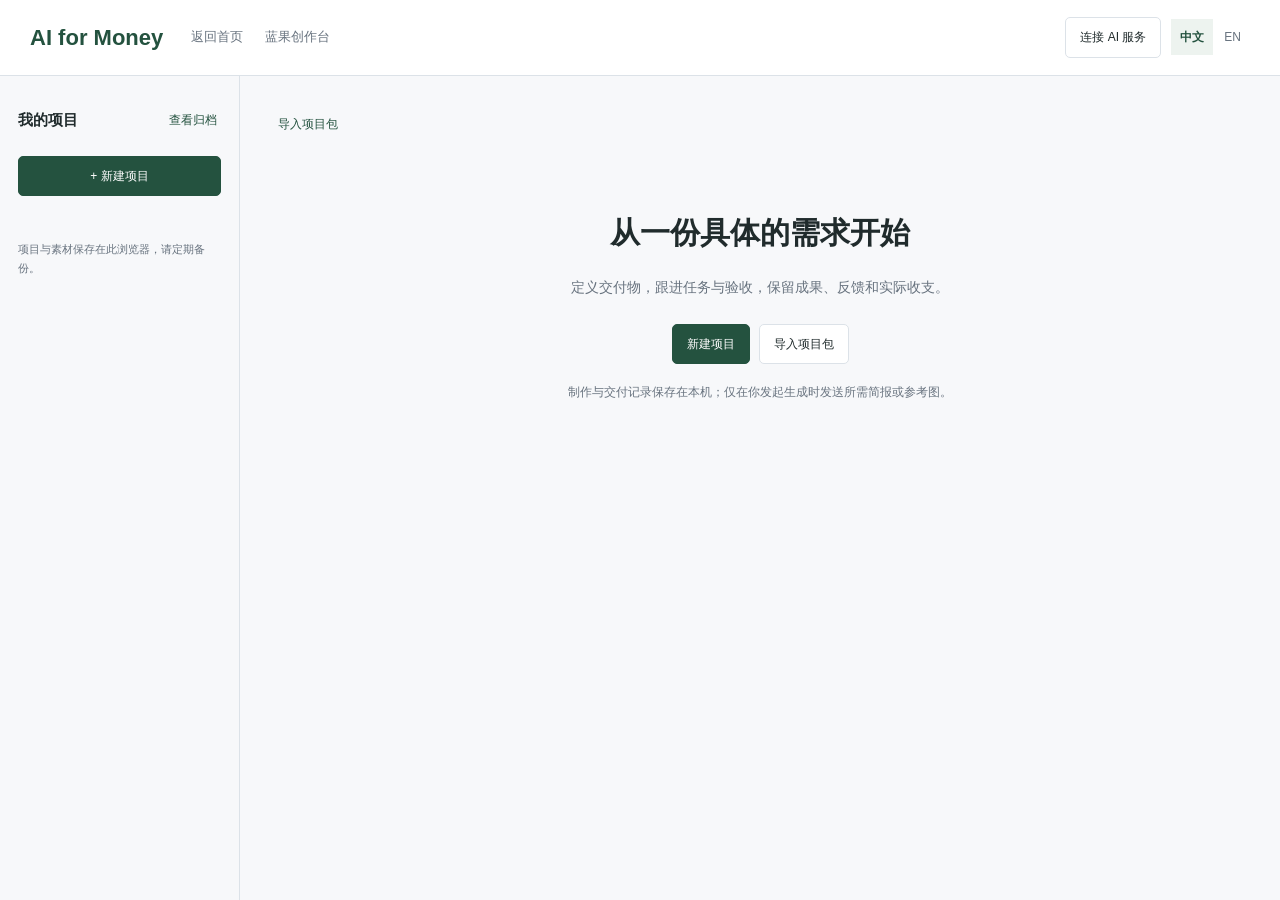
==== projects.html @ 9db04b65 "Add delivery projects with tasks, acceptance, outputs and BlueFruit handoff" ====
<!doctype html><html lang="zh-CN"><head><meta charset="utf-8"><meta name="viewport" content="width=device-width,initial-scale=1"><meta name="robots" content="noindex"><meta http-equiv="Content-Security-Policy" content="default-src 'self'; script-src 'self'; style-src 'self'; img-src 'self' blob: data:; media-src 'self' blob:; connect-src 'self'; object-src 'none'; base-uri 'none'; form-action 'self'"><title>AI for Money · 交付工作台</title><link rel="stylesheet" href="/workspace.css"><script type="module" src="/workspace.js"></script></head><body class="money" data-app="money"><a class="skip" id="skip" href="#workspace-main">跳至项目内容</a><header class="header"><a class="brand" id="brand" href="/">AI for Money · 交付工作台</a><nav><a id="home" href="/">首页</a><a id="other" href="https://psyverse.fun/">Psyverse</a></nav><div class="header-tools"><button class="button" id="connect" data-action="connect">连接 AI 服务</button><div class="language" role="group" aria-label="Language"><button data-lang="zh" aria-pressed="true" lang="zh-CN">中文</button><button data-lang="en" aria-pressed="false" lang="en">EN</button></div></div></header><p class="storage-warning" id="storage-warning" hidden role="alert"></p><div class="shell"><aside class="sidebar" id="sidebar"></aside><main class="workspace" id="workspace-main"><div class="actions"><button class="text-button" id="import-project" data-action="import">导入项目包</button></div><div id="main"><p class="loading">加载项目…</p></div></main></div><dialog id="dialog"><button class="close" id="dialog-close" aria-label="Close">×</button><div id="dialog-content"></div></dialog><p id="toast" class="toast" role="status" hidden></p><input id="asset-file" type="file" hidden><input id="project-file" type="file" accept=".zip,.json" hidden><input id="blue-package" type="file" accept=".zip" hidden><input id="service-file" type="file" accept=".json" hidden><noscript>此工作台需要 JavaScript。This workspace requires JavaScript.</noscript></body></html>
---- workspace.css ----
:root{--bg:#f7f8fa;--surface:#fff;--ink:#202b2c;--muted:#68737f;--accent:#24523f;--line:#dce2e8;--soft:#edf3ef;color-scheme:light;font-family:-apple-system,BlinkMacSystemFont,"PingFang SC",Arial,sans-serif;--display:inherit}*{box-sizing:border-box}body{margin:0;background:var(--bg);color:var(--ink);font-size:14px;line-height:1.7}body.blue{--bg:#101722;--surface:#151e2b;--ink:#eef3fa;--muted:#a8b5c9;--accent:#91b5f6;--line:#344457;--soft:#1d2b3e;--display:Georgia,"Songti SC",serif;color-scheme:dark}button,input,textarea,select{font:inherit}button,a,input,textarea,select{outline-offset:4px}button:focus-visible,a:focus-visible,input:focus-visible,textarea:focus-visible,select:focus-visible{outline:2px solid var(--accent)}button{cursor:pointer;color:inherit}button:disabled{opacity:.5;cursor:wait}a{color:var(--accent);text-underline-offset:4px}h1,h2,h3,p{margin:0}button[hidden],[hidden]{display:none!important}.header{min-height:76px;border-bottom:1px solid var(--line);display:flex;align-items:center;gap:28px;padding:16px 30px;background:var(--surface)}.brand{font-family:var(--display);font-size:22px;font-weight:650;text-decoration:none;white-space:nowrap}.header nav{display:flex;gap:22px;align-items:center;flex-wrap:wrap}.header nav a{font-size:13px;text-decoration:none;color:var(--muted)}.header-tools{margin-left:auto;display:flex;align-items:center;gap:10px}.language{display:flex;gap:2px}.language button{padding:6px 9px;min-height:36px;border:0;background:transparent;color:var(--muted);font-size:12px}.language button[aria-pressed=true]{background:var(--soft);color:var(--accent)}.shell{max-width:1660px;margin:auto;display:grid;grid-template-columns:240px minmax(0,1fr);min-height:calc(100svh - 76px)}.sidebar{padding:26px 18px;border-right:1px solid var(--line)}.sidebar-heading{display:flex;justify-content:space-between;align-items:center;margin-bottom:18px}.sidebar-heading h2{font-size:15px}.sidebar .primary{width:100%;margin-bottom:18px}.project-list{display:grid;gap:7px}.project-select{border:1px solid transparent;background:none;text-align:left;border-radius:5px;padding:12px;width:100%;display:block}.project-select:hover{background:var(--soft)}.project-select[aria-current=true]{background:var(--surface);border-color:var(--line)}.project-select strong{display:block;overflow-wrap:anywhere;font-size:14px}.project-select span{font-size:11px;color:var(--muted)}.sidebar-foot{margin-top:26px;color:var(--muted);font-size:11px}.workspace{padding:30px 34px 60px;min-width:0}.page-head{display:flex;justify-content:space-between;gap:20px;align-items:start;margin-bottom:20px}.page-head h1{font-family:var(--display);font-size:30px;font-weight:600;overflow-wrap:anywhere}.page-head p{color:var(--muted);font-size:12px;margin-top:5px}.actions{display:flex;gap:9px;align-items:center;flex-wrap:wrap}.button{min-height:40px;border:1px solid var(--line);border-radius:5px;background:var(--surface);padding:9px 14px;font-size:12px;text-decoration:none;color:var(--ink);display:inline-flex;align-items:center;justify-content:center;gap:8px}.button:hover{border-color:var(--accent)}.primary{background:var(--accent);border-color:var(--accent);color:#fff}.blue .primary{color:#101722}.text-button{border:0;background:none;font-size:12px;color:var(--accent);padding:7px 4px;min-height:36px}.muted{color:var(--muted)}.small{font-size:12px}.storage-warning{padding:15px 24px;background:#fff0d0;color:#5e3f0c;border-bottom:1px solid #caa764}.tabs{display:flex;gap:24px;border-bottom:1px solid var(--line);margin:0 0 24px;overflow:auto;white-space:nowrap}.tabs button{border:0;border-bottom:2px solid transparent;padding:12px 0;background:none;color:var(--muted);font-size:13px;min-height:44px}.tabs button[aria-selected=true]{color:var(--accent);border-color:var(--accent)}.panel{background:var(--surface);border:1px solid var(--line);border-radius:7px;padding:24px;margin-bottom:20px}.panel h2{font-size:19px;margin-bottom:14px}.panel h3{font-size:15px;margin:16px 0 10px}.panel>p{margin-bottom:16px}.grid{display:grid;grid-template-columns:1fr 1fr;gap:18px}.wide{grid-column:1/-1}label{display:block;font-size:12px;color:var(--muted)}input,textarea,select{display:block;width:100%;min-width:0;background:var(--bg);color:var(--ink);border:1px solid var(--line);border-radius:4px;padding:10px 12px;margin-top:6px;font-size:14px}textarea{resize:vertical;min-height:92px}input::placeholder,textarea::placeholder{color:var(--muted)}.empty{padding:65px 30px;text-align:center;max-width:760px;margin:auto}.empty h1,.empty h2{font-family:var(--display);font-size:30px}.empty p{color:var(--muted);margin:18px auto 24px;max-width:540px}.empty .actions{justify-content:center}.task,.character,.output,.transaction{border-top:1px solid var(--line);padding:18px 0;display:grid;gap:12px}.task:first-child,.character:first-child,.output:first-child{border-top:0;padding-top:0}.task-top{display:grid;grid-template-columns:minmax(0,1fr) 140px auto;gap:12px;align-items:end}.task-top input{margin:0}.task-top select{margin:0}.check{display:flex;align-items:start;gap:10px;margin:12px 0;color:var(--ink);font-size:14px}.check input{width:17px;height:17px;flex:none;margin:4px 0 0;accent-color:var(--accent)}.check .text-button{margin-left:auto;min-height:24px}.inline-form{display:flex;gap:10px;align-items:end;margin-top:20px}.inline-form input{margin:0}.inline-form label{flex:1}.inline-form .button{flex:none}.shot{display:grid;grid-template-columns:180px minmax(0,1fr);gap:22px;border-top:1px solid var(--line);padding:24px 0}.shot:first-child{padding-top:0;border-top:0}.shot-media{background:var(--bg);border:1px solid var(--line);display:flex;align-items:center;justify-content:center;min-height:160px;overflow:hidden;aspect-ratio:16/10;border-radius:4px}.shot-media img,.shot-media video{width:100%;height:100%;max-height:230px;object-fit:contain}.shot-media p{font-size:12px;color:var(--muted);text-align:center;padding:18px}.shot-controls{display:flex;gap:6px;flex-wrap:wrap;margin-top:10px}.shot-controls .button{padding:7px 9px;font-size:11px}.shot-fields .grid{gap:12px}.shot-fields textarea{min-height:72px}.shot-number{font-size:11px;color:var(--accent);margin-bottom:8px;font-variant-numeric:tabular-nums}.timeline{display:flex;gap:4px;margin:18px 0 24px;overflow:auto}.timeline>span{padding:8px 14px;background:var(--soft);color:var(--accent);font-size:11px;white-space:nowrap;border-radius:3px}.character{grid-template-columns:110px minmax(0,1fr);gap:20px}.character .shot-media{aspect-ratio:1;min-height:0}.output{grid-template-columns:minmax(0,1fr) auto;align-items:start}.output img,.output video{width:100%;max-height:300px;object-fit:contain;display:block;margin-top:14px;background:var(--bg)}.stats{display:grid;grid-template-columns:repeat(3,minmax(0,1fr));gap:16px;margin-bottom:20px}.stat{background:var(--surface);border:1px solid var(--line);padding:20px;border-radius:6px}.stat span{font-size:12px;color:var(--muted)}.stat strong{display:block;font-size:25px;margin-top:7px;font-weight:600;overflow-wrap:anywhere}.transaction{grid-template-columns:110px 130px minmax(0,1fr) auto;align-items:center;font-size:13px}.transaction span{overflow-wrap:anywhere}.phase{display:inline-block;border:1px solid var(--line);background:var(--soft);padding:3px 8px;font-size:11px;border-radius:3px}.review-list{padding-left:20px;color:var(--muted)}.review-list li{margin:8px 0}.notice{padding:14px 18px;border-left:3px solid var(--accent);background:var(--soft);font-size:12px;margin:16px 0}.pill-row{display:flex;gap:8px;align-items:center;flex-wrap:wrap;margin-bottom:18px}.service-state{font-size:11px;color:var(--muted)}details{margin-top:20px}summary{cursor:pointer;color:var(--muted);font-size:12px;min-height:36px}dialog{max-width:calc(100vw - 32px);width:650px;max-height:90svh;background:var(--surface);color:var(--ink);border:1px solid var(--line);border-radius:8px;padding:30px}dialog::backdrop{background:#07111cc2}dialog h2{font-size:23px;margin-bottom:16px}dialog p{font-size:13px;color:var(--muted);margin:12px 0}dialog .actions{margin-top:20px}dialog pre{font:12px/1.8 inherit;white-space:pre-wrap;overflow-wrap:anywhere;max-height:52svh;overflow:auto;background:var(--bg);padding:16px}dialog .close{position:absolute;top:8px;right:12px;width:34px;height:34px;border:0;background:none;color:var(--muted);font-size:25px}.progress{width:100%;height:9px;accent-color:var(--accent);margin:18px 0}.toast{position:fixed;bottom:22px;left:50%;transform:translateX(-50%);padding:13px 20px;background:var(--ink);color:var(--bg);border-radius:5px;font-size:13px;max-width:calc(100vw - 32px);z-index:50}.saving{font-size:11px;color:var(--muted);min-height:20px}button[aria-pressed=true]{font-weight:600}.loading{padding:80px;text-align:center;color:var(--muted)}@media(max-width:1050px){.shell{grid-template-columns:200px minmax(0,1fr)}.workspace{padding:24px}.header{padding:16px 22px;gap:18px}.header nav{gap:14px}.shot{grid-template-columns:140px minmax(0,1fr)}.shot-fields .grid{grid-template-columns:1fr}.shot-fields .wide{grid-column:auto}}@media(max-width:740px){.header{padding:15px 18px;gap:12px;flex-wrap:wrap}.brand{font-size:20px}.header nav{order:3;flex-basis:100%;font-size:12px}.header-tools{gap:6px}.header-tools .button{font-size:11px;padding:6px 9px}.shell{display:block}.sidebar{border-right:0;border-bottom:1px solid var(--line);padding:18px}.sidebar-heading{margin-bottom:10px}.sidebar .primary{width:auto;margin-bottom:12px}.project-list{display:flex;overflow:auto;gap:8px;padding-bottom:3px}.project-select{width:200px;flex:none}.sidebar-foot{margin-top:12px}.workspace{padding:24px 18px 45px}.page-head{display:block}.page-head .actions{margin-top:16px}.page-head h1{font-size:27px}.tabs{gap:22px;margin-bottom:20px}.panel{padding:19px}.grid{grid-template-columns:1fr}.wide{grid-column:auto}.shot{grid-template-columns:1fr;gap:16px}.shot-media{max-height:240px}.shot-media img,.shot-media video{max-height:240px}.shot-controls .button{font-size:12px}.shot-fields .grid{grid-template-columns:1fr 100px}.shot-fields .wide{grid-column:1/-1}.task-top{grid-template-columns:minmax(0,1fr) 110px}.task-top .text-button{grid-column:1/-1;justify-self:end}.stats{gap:8px}.stat{padding:14px 12px}.stat strong{font-size:20px}.stat span{font-size:11px}.transaction{grid-template-columns:80px minmax(0,1fr) auto;gap:8px}.transaction span:nth-child(3){grid-column:1/-1;grid-row:2}.inline-form{flex-wrap:wrap}.inline-form label{flex-basis:100%}.inline-form .button{width:100%}.character{grid-template-columns:80px minmax(0,1fr);gap:14px}.output{grid-template-columns:1fr}.output .actions{justify-content:flex-start}dialog{padding:28px 20px}.empty{padding:35px 12px}.empty h1,.empty h2{font-size:27px}}@media(prefers-reduced-motion:reduce){*{scroll-behavior:auto!important}}

.archived-fields{border:0;padding:0;min-width:0}

audio{max-width:100%;margin:12px 0}

.skip{position:fixed;left:16px;top:-100px;background:var(--accent);color:var(--bg);padding:10px 16px;z-index:100}.skip:focus{top:10px}
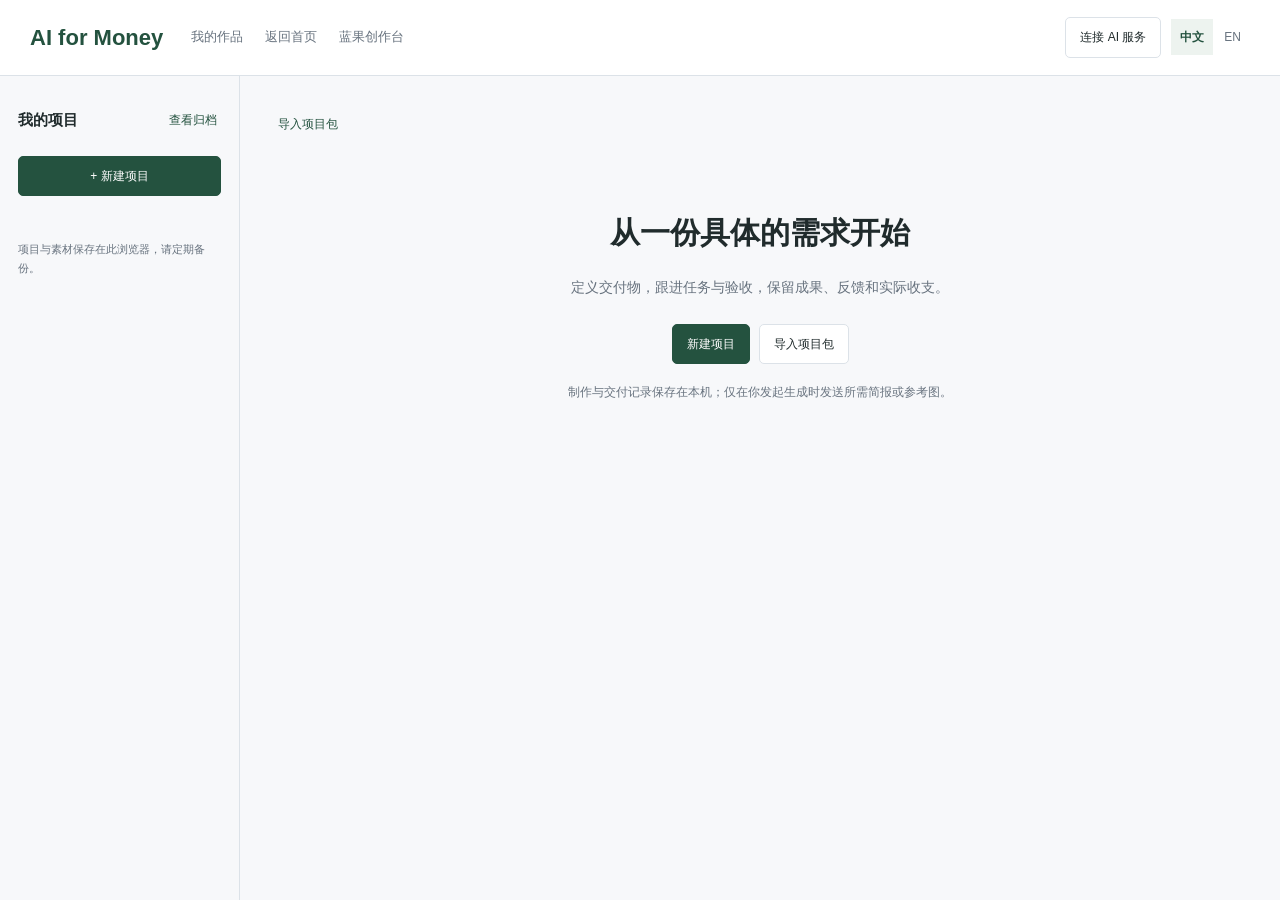
==== commit a53d4ec6: "Build guided bilingual creation and viewing platform" ====
--- a/projects.html
+++ b/projects.html
@@ -1 +1 @@
-<!doctype html><html lang="zh-CN"><head><meta charset="utf-8"><meta name="viewport" content="width=device-width,initial-scale=1"><meta name="robots" content="noindex"><meta http-equiv="Content-Security-Policy" content="default-src 'self'; script-src 'self'; style-src 'self'; img-src 'self' blob: data:; media-src 'self' blob:; connect-src 'self'; object-src 'none'; base-uri 'none'; form-action 'self'"><title>AI for Money · 交付工作台</title><link rel="stylesheet" href="/workspace.css"><script type="module" src="/workspace.js"></script></head><body class="money" data-app="money"><a class="skip" id="skip" href="#workspace-main">跳至项目内容</a><header class="header"><a class="brand" id="brand" href="/">AI for Money · 交付工作台</a><nav><a id="home" href="/">首页</a><a id="other" href="https://psyverse.fun/">Psyverse</a></nav><div class="header-tools"><button class="button" id="connect" data-action="connect">连接 AI 服务</button><div class="language" role="group" aria-label="Language"><button data-lang="zh" aria-pressed="true" lang="zh-CN">中文</button><button data-lang="en" aria-pressed="false" lang="en">EN</button></div></div></header><p class="storage-warning" id="storage-warning" hidden role="alert"></p><div class="shell"><aside class="sidebar" id="sidebar"></aside><main class="workspace" id="workspace-main"><div class="actions"><button class="text-button" id="import-project" data-action="import">导入项目包</button></div><div id="main"><p class="loading">加载项目…</p></div></main></div><dialog id="dialog"><button class="close" id="dialog-close" aria-label="Close">×</button><div id="dialog-content"></div></dialog><p id="toast" class="toast" role="status" hidden></p><input id="asset-file" type="file" hidden><input id="project-file" type="file" accept=".zip,.json" hidden><input id="blue-package" type="file" accept=".zip" hidden><input id="service-file" type="file" accept=".json" hidden><noscript>此工作台需要 JavaScript。This workspace requires JavaScript.</noscript></body></html>+<!doctype html><html lang="zh-CN"><head><meta charset="utf-8"><meta name="viewport" content="width=device-width,initial-scale=1"><meta name="robots" content="noindex"><meta http-equiv="Content-Security-Policy" content="default-src 'self'; script-src 'self'; style-src 'self'; img-src 'self' blob: data:; media-src 'self' blob:; connect-src 'self'; object-src 'none'; base-uri 'none'; form-action 'self'"><title>AI for Money · 交付工作台</title><link rel="stylesheet" href="/workspace.css"><script type="module" src="/workspace.js"></script></head><body class="money" data-app="money"><a class="skip" id="skip" href="#workspace-main">跳至项目内容</a><header class="header"><a class="brand" id="brand" href="/">AI for Money · 交付工作台</a><nav><a id="my-projects" href="/works.html">我的作品</a><a id="home" href="/">首页</a><a id="other" href="https://psyverse.fun/">Psyverse</a></nav><div class="header-tools"><button class="button" id="connect" data-action="connect">连接 AI 服务</button><div class="language" role="group" aria-label="Language"><button data-lang="zh" aria-pressed="true" lang="zh-CN">中文</button><button data-lang="en" aria-pressed="false" lang="en">EN</button></div></div></header><p class="storage-warning" id="storage-warning" hidden role="alert"></p><div class="shell"><aside class="sidebar" id="sidebar"></aside><main class="workspace" id="workspace-main"><div class="actions"><button class="text-button" id="import-project" data-action="import">导入项目包</button></div><div id="main"><p class="loading">加载项目…</p></div></main></div><dialog id="dialog"><button class="close" id="dialog-close" aria-label="Close">×</button><div id="dialog-content"></div></dialog><p id="toast" class="toast" role="status" hidden></p><input id="asset-file" type="file" hidden><input id="project-file" type="file" accept=".zip,.json" hidden><input id="blue-package" type="file" accept=".zip" hidden><input id="service-file" type="file" accept=".json" hidden><noscript>此工作台需要 JavaScript。This workspace requires JavaScript.</noscript></body></html>
--- a/workspace.css
+++ b/workspace.css
@@ -5,3 +5,7 @@
 audio{max-width:100%;margin:12px 0}
 
 .skip{position:fixed;left:16px;top:-100px;background:var(--accent);color:var(--bg);padding:10px 16px;z-index:100}.skip:focus{top:10px}
+
+.shot-media{width:100%;min-width:0}.shot>div{min-width:0}
+
+@media(max-width:400px){.stats{grid-template-columns:1fr}.stat{display:flex;justify-content:space-between;align-items:center;gap:12px}.stat strong{margin:0;white-space:nowrap}}
